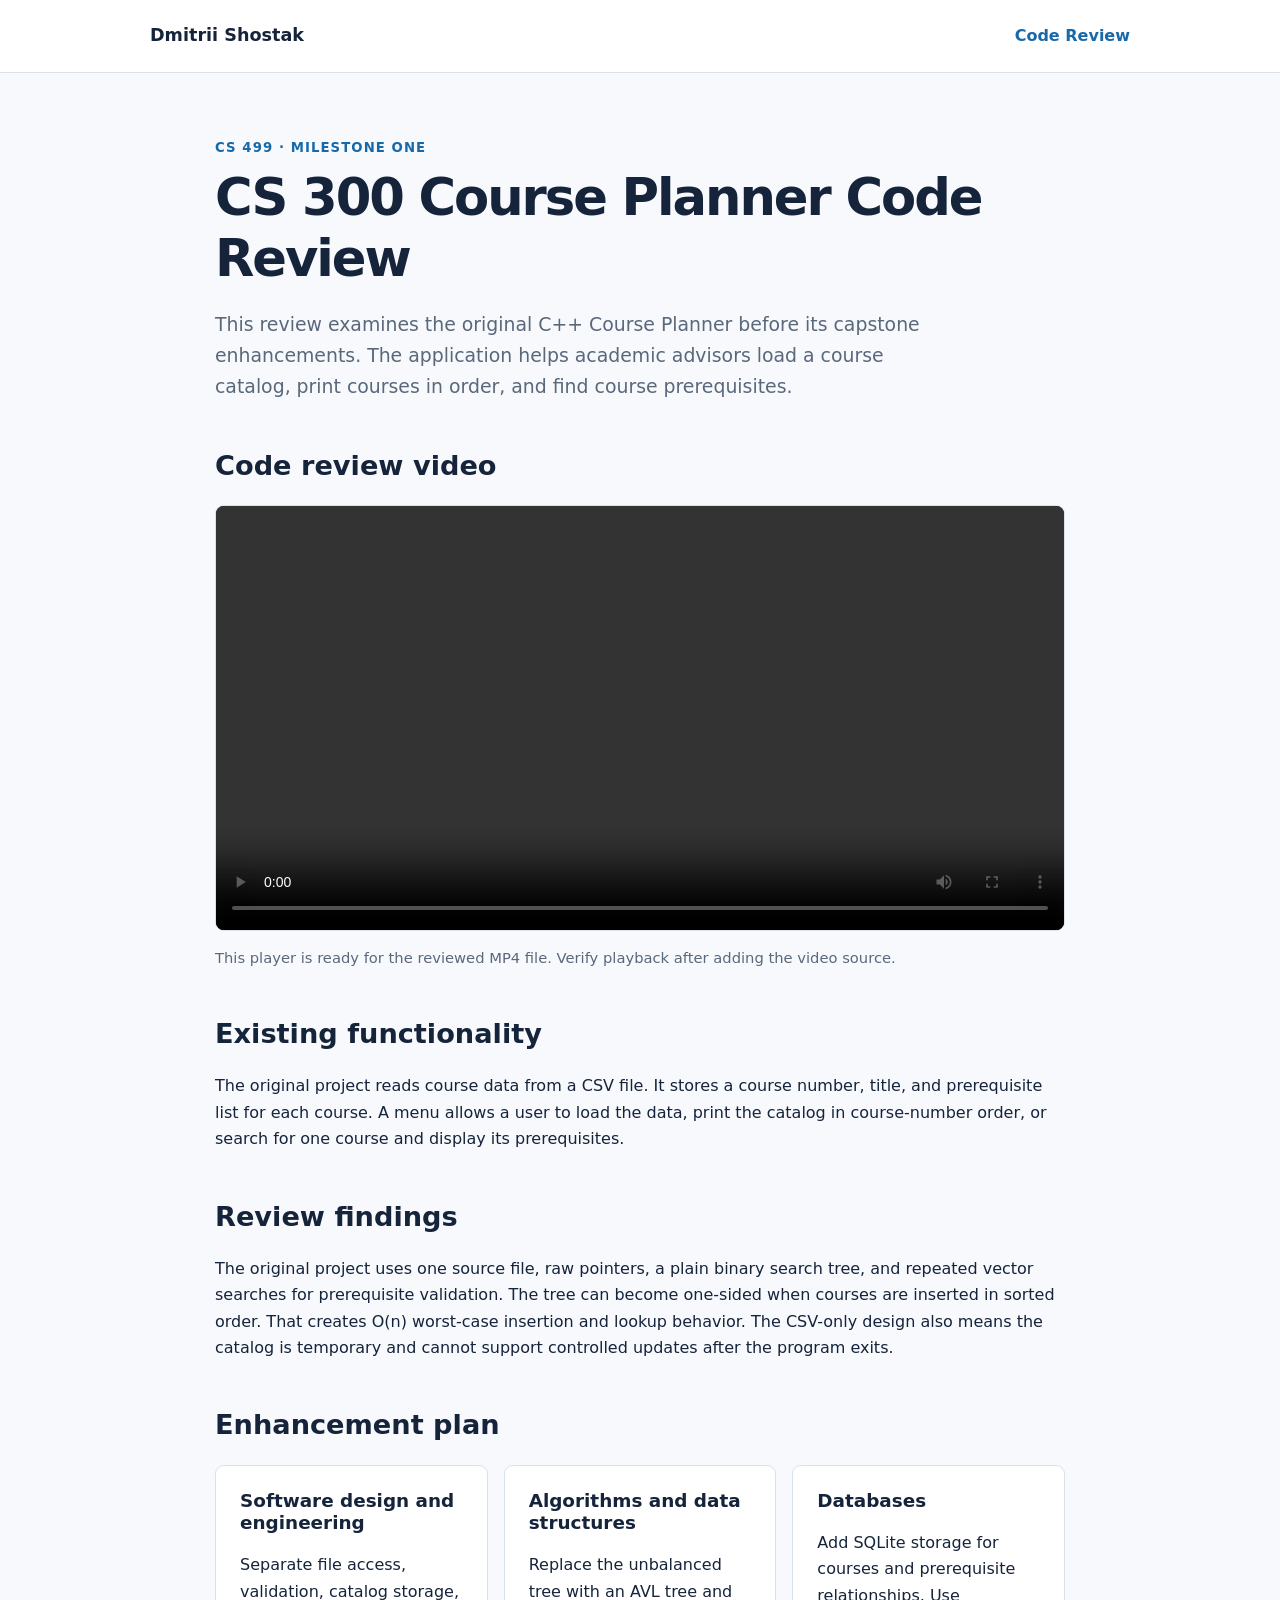
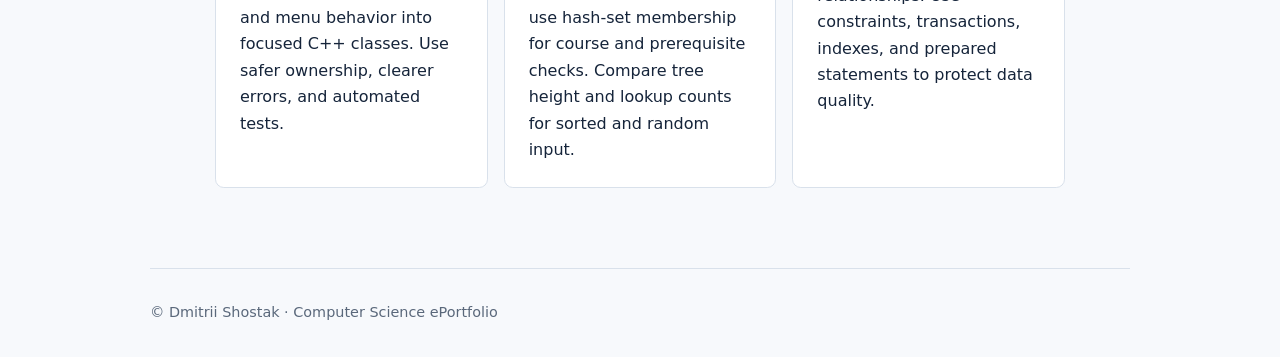
==== code-review.html @ 13a3e669 "Publish CS 300 code review portfolio page" ====
<!doctype html>
<html lang="en">
<head>
  <meta charset="utf-8">
  <meta name="viewport" content="width=device-width, initial-scale=1">
  <meta name="description" content="CS 300 Course Planner code review.">
  <title>Code Review | Dmitrii Shostak</title>
  <link rel="stylesheet" href="assets/site.css">
</head>
<body>
  <header class="site-header">
    <nav class="container" aria-label="Main navigation">
      <a class="brand" href="index.html">Dmitrii Shostak</a>
      <a aria-current="page" href="code-review.html">Code Review</a>
    </nav>
  </header>
  <main class="container article">
    <p class="eyebrow">CS 499 · Milestone One</p>
    <h1>CS 300 Course Planner Code Review</h1>
    <p class="lead">This review examines the original C++ Course Planner before its capstone enhancements. The application helps academic advisors load a course catalog, print courses in order, and find course prerequisites.</p>

    <section aria-labelledby="video-title">
      <h2 id="video-title">Code review video</h2>
      <div class="video-frame">
        <!-- Set this source to the reviewed MP4 or a public hosted MP4 URL before publishing. -->
        <video controls preload="metadata" aria-label="CS 300 Course Planner code review video">
          <source src="assets/code-review.mp4" type="video/mp4">
          Your browser does not support HTML5 video. Use the downloadable MP4 instead.
        </video>
      </div>
      <p class="note">This player is ready for the reviewed MP4 file. Verify playback after adding the video source.</p>
    </section>

    <section aria-labelledby="functionality-title">
      <h2 id="functionality-title">Existing functionality</h2>
      <p>The original project reads course data from a CSV file. It stores a course number, title, and prerequisite list for each course. A menu allows a user to load the data, print the catalog in course-number order, or search for one course and display its prerequisites.</p>
    </section>

    <section aria-labelledby="analysis-title">
      <h2 id="analysis-title">Review findings</h2>
      <p>The original project uses one source file, raw pointers, a plain binary search tree, and repeated vector searches for prerequisite validation. The tree can become one-sided when courses are inserted in sorted order. That creates O(n) worst-case insertion and lookup behavior. The CSV-only design also means the catalog is temporary and cannot support controlled updates after the program exits.</p>
    </section>

    <section aria-labelledby="plan-title">
      <h2 id="plan-title">Enhancement plan</h2>
      <div class="grid">
        <article class="card">
          <h3>Software design and engineering</h3>
          <p>Separate file access, validation, catalog storage, and menu behavior into focused C++ classes. Use safer ownership, clearer errors, and automated tests.</p>
        </article>
        <article class="card">
          <h3>Algorithms and data structures</h3>
          <p>Replace the unbalanced tree with an AVL tree and use hash-set membership for course and prerequisite checks. Compare tree height and lookup counts for sorted and random input.</p>
        </article>
        <article class="card">
          <h3>Databases</h3>
          <p>Add SQLite storage for courses and prerequisite relationships. Use constraints, transactions, indexes, and prepared statements to protect data quality.</p>
        </article>
      </div>
    </section>
  </main>
  <footer class="container">© Dmitrii Shostak · Computer Science ePortfolio</footer>
</body>
</html>
---- assets/site.css ----
:root {
  --ink: #15243a;
  --muted: #5a687b;
  --paper: #f7f9fc;
  --line: #d9e1eb;
  --accent: #1769aa;
  --accent-dark: #0d4f85;
}
* { box-sizing: border-box; }
body { margin: 0; color: var(--ink); background: var(--paper); font-family: Inter, ui-sans-serif, system-ui, -apple-system, BlinkMacSystemFont, "Segoe UI", sans-serif; font-size: 16px; line-height: 1.65; }
.container { width: min(100% - 2.5rem, 980px); margin: 0 auto; }
.site-header { background: #fff; border-bottom: 1px solid var(--line); }
nav { display: flex; align-items: center; gap: 1.75rem; min-height: 4.5rem; }
nav a { color: var(--ink); text-decoration: none; font-weight: 650; }
nav a:hover, nav a[aria-current="page"] { color: var(--accent); }
.brand { margin-right: auto; font-size: 1.1rem; }
.hero { padding: 7rem 0 5rem; }
.eyebrow { margin: 0 0 .5rem; color: var(--accent); font-size: .83rem; font-weight: 750; letter-spacing: .08em; text-transform: uppercase; }
h1, h2, h3 { line-height: 1.2; }
h1 { max-width: 800px; margin: 0; font-size: clamp(2.25rem, 5vw, 4.5rem); letter-spacing: -.04em; }
h2 { margin-top: 3rem; font-size: 1.7rem; }
h3 { margin-top: 0; font-size: 1.15rem; }
.lead { max-width: 710px; color: var(--muted); font-size: 1.18rem; }
.button { display: inline-block; margin-top: 1rem; padding: .72rem 1.05rem; border-radius: .35rem; color: #fff; background: var(--accent); font-weight: 700; text-decoration: none; }
.button:hover { background: var(--accent-dark); }
.section { padding: 1rem 0 5rem; }
.card { padding: 1.5rem; border: 1px solid var(--line); border-radius: .55rem; background: #fff; }
.card p:last-child { margin-bottom: 0; }
.card li { margin: .45rem 0; }
.text-link { color: var(--accent-dark); font-weight: 700; }
.article { max-width: 850px; padding: 4rem 0 5rem; }
.article h1 { font-size: clamp(2.2rem, 4vw, 3.7rem); }
.video-frame { overflow: hidden; border: 1px solid var(--line); border-radius: .55rem; background: #111b2a; }
video { display: block; width: 100%; max-height: 510px; background: #111b2a; }
.note { color: var(--muted); font-size: .92rem; }
.grid { display: grid; grid-template-columns: repeat(3, 1fr); gap: 1rem; }
footer { padding: 2rem 0; border-top: 1px solid var(--line); color: var(--muted); font-size: .9rem; }
@media (max-width: 700px) { .hero { padding: 4rem 0; } .grid { grid-template-columns: 1fr; } }
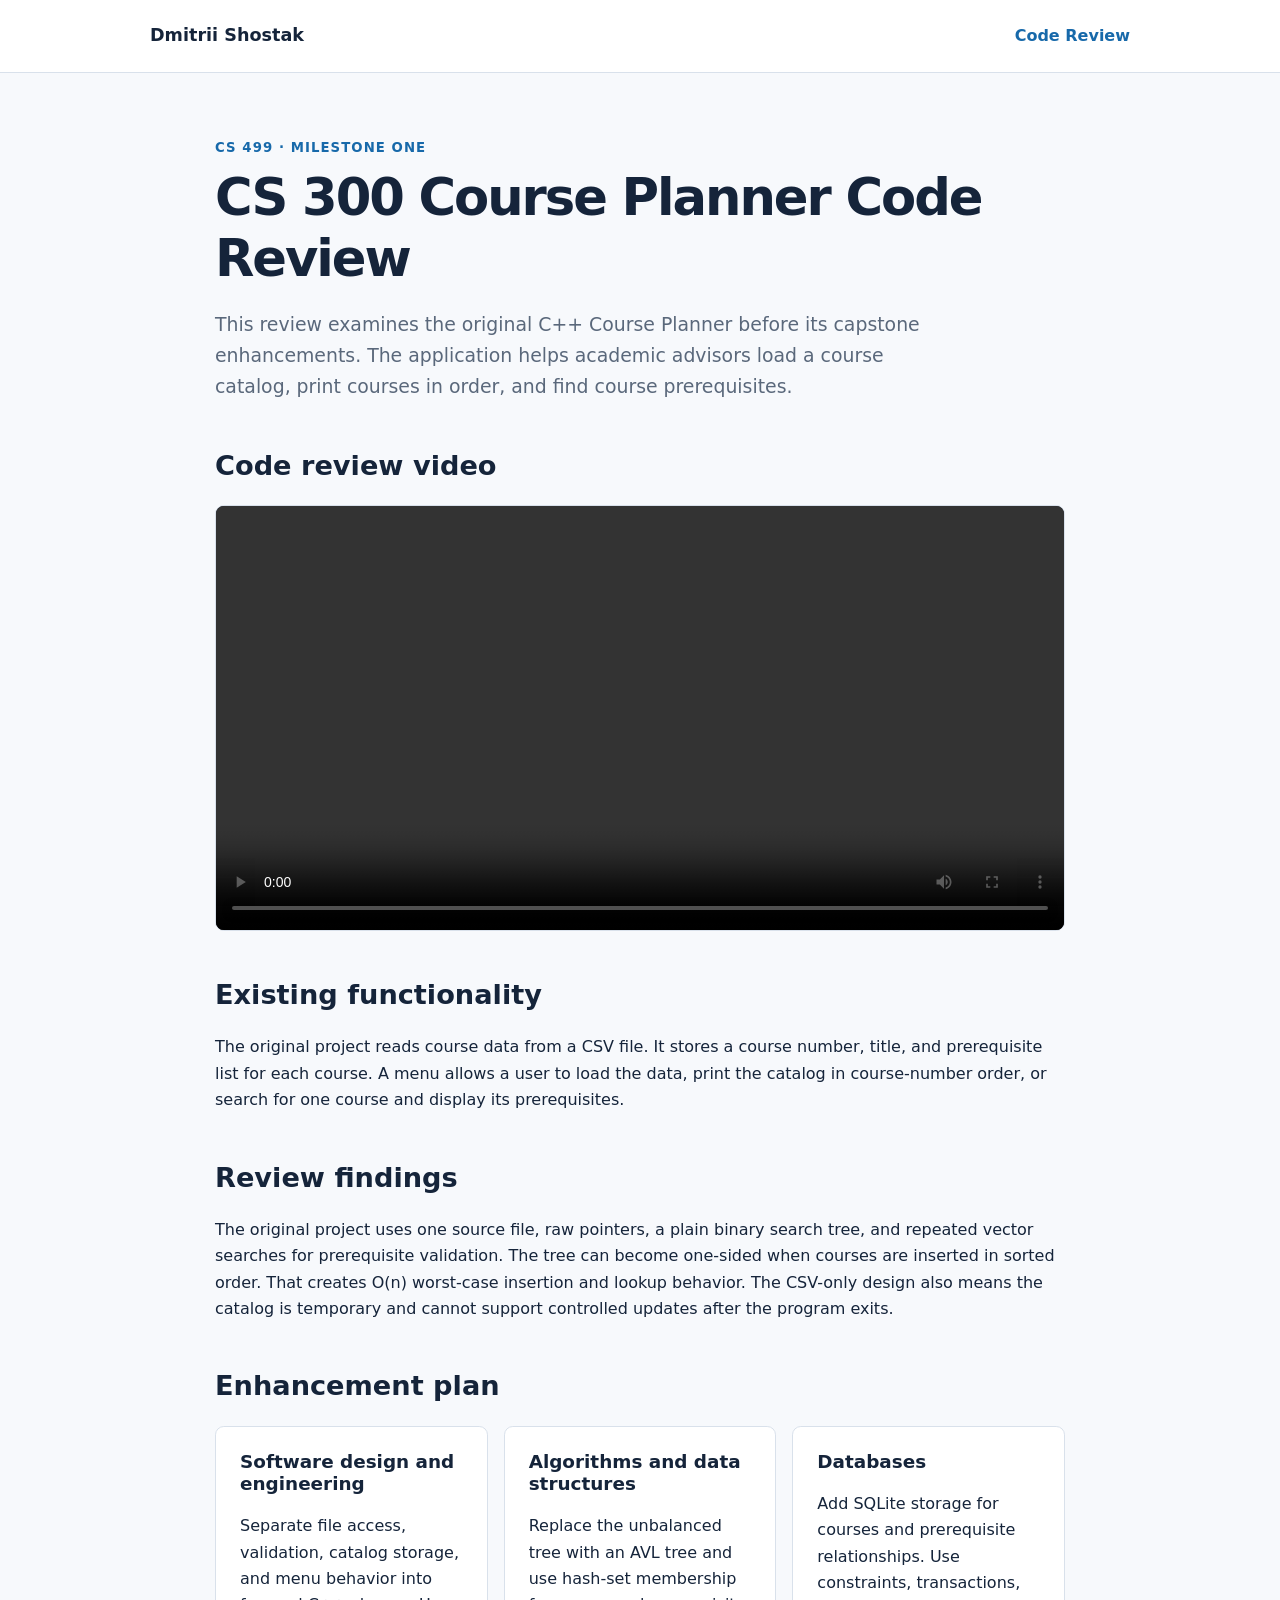
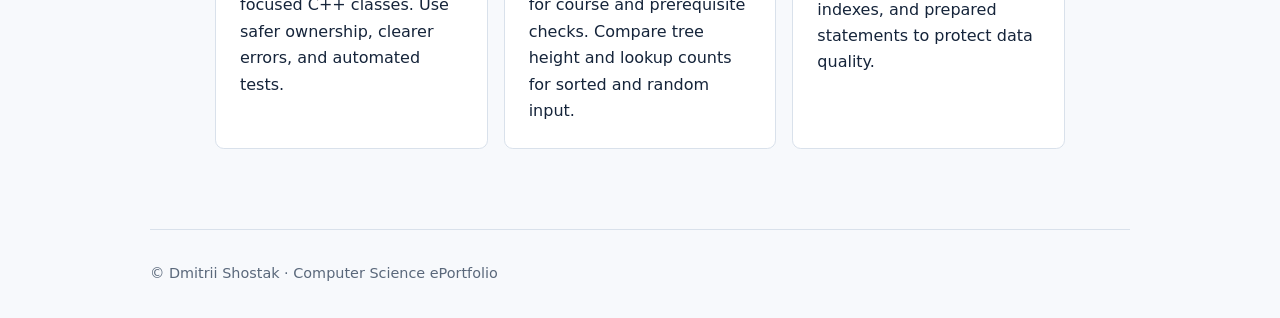
==== commit 883ca4ec: "Remove code review video setup note" ====
--- a/code-review.html
+++ b/code-review.html
@@ -28,7 +28,6 @@
           Your browser does not support HTML5 video. Use the downloadable MP4 instead.
         </video>
       </div>
-      <p class="note">This player is ready for the reviewed MP4 file. Verify playback after adding the video source.</p>
     </section>
 
     <section aria-labelledby="functionality-title">
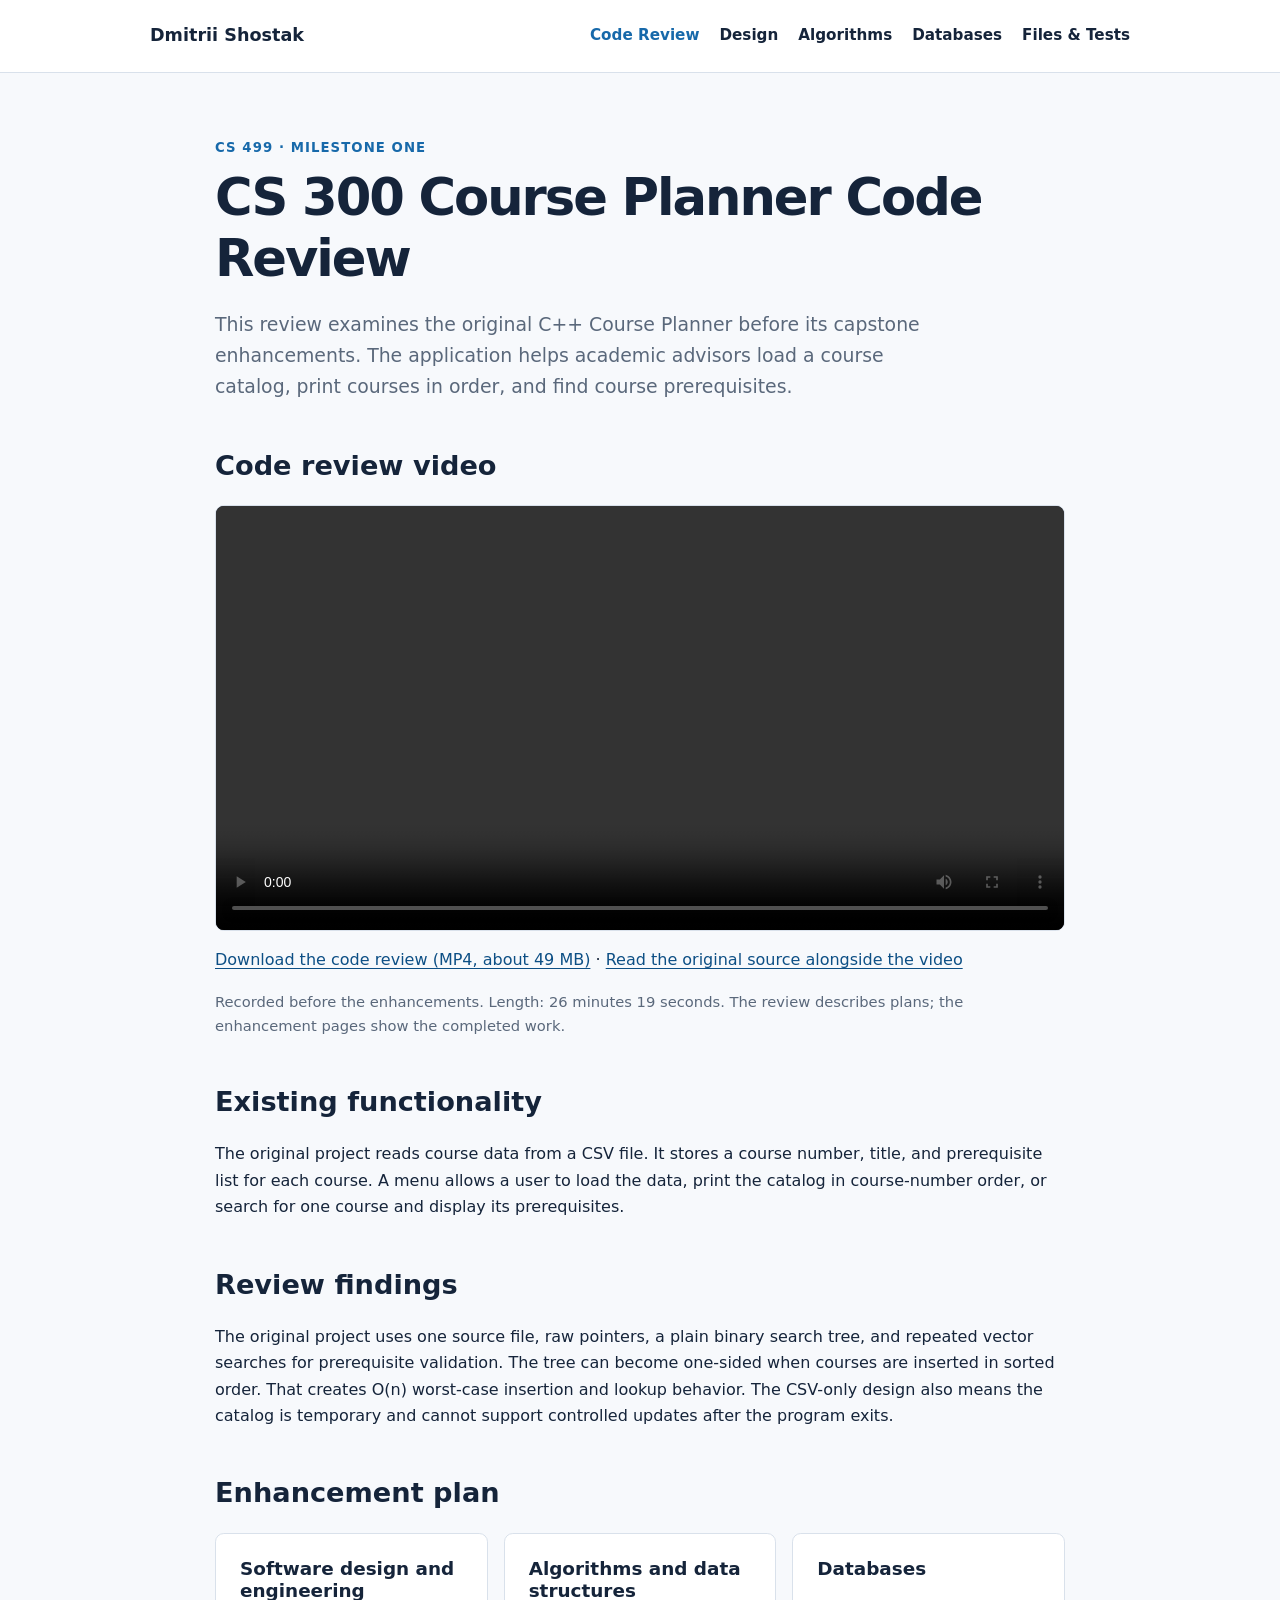
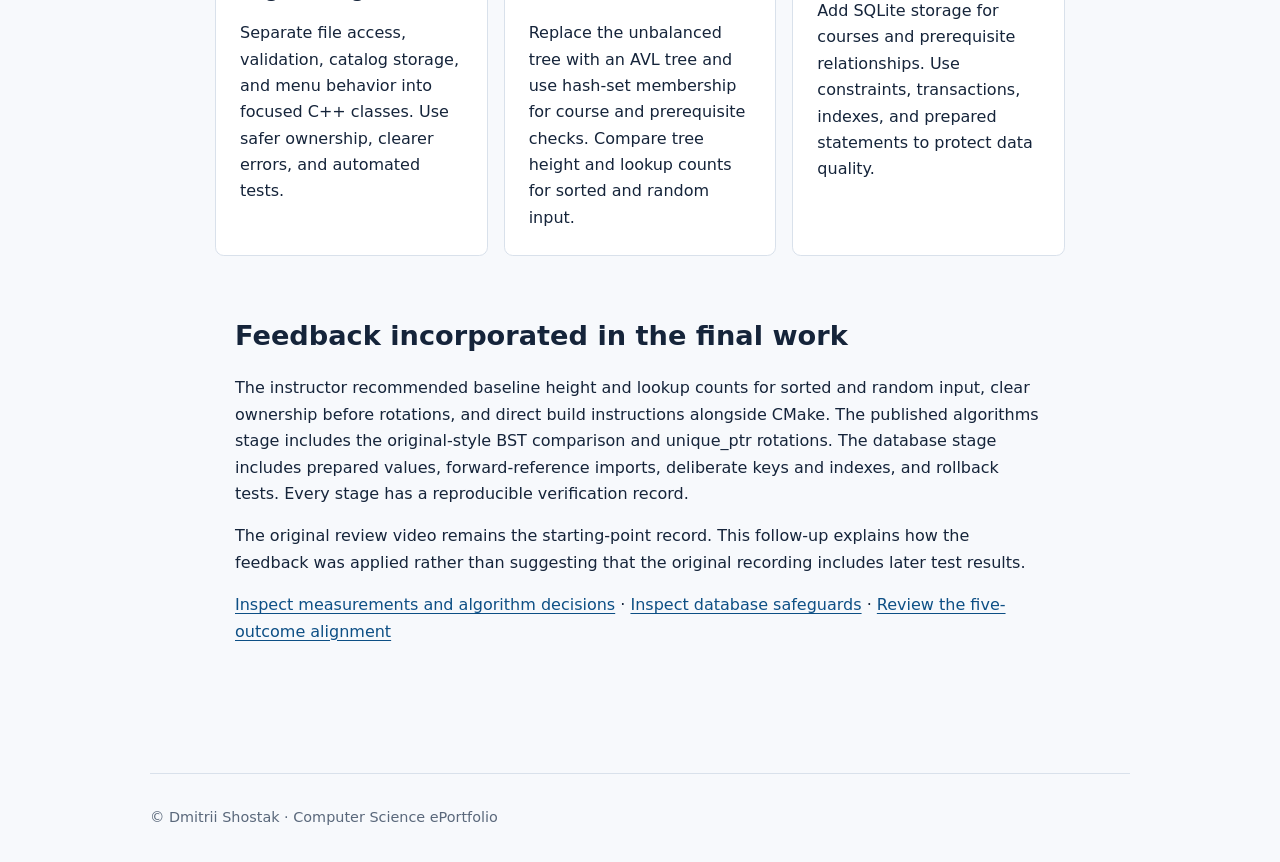
==== commit 5773b27a: "Complete capstone portfolio with enhanced artifacts and verification" ====
--- a/code-review.html
+++ b/code-review.html
@@ -8,13 +8,18 @@
   <link rel="stylesheet" href="assets/site.css">
 </head>
 <body>
+  <a class="skip-link" href="#main">Skip to content</a>
   <header class="site-header">
     <nav class="container" aria-label="Main navigation">
       <a class="brand" href="index.html">Dmitrii Shostak</a>
       <a aria-current="page" href="code-review.html">Code Review</a>
+      <a href="software-design.html">Design</a>
+      <a href="algorithms.html">Algorithms</a>
+      <a href="databases.html">Databases</a>
+      <a href="artifacts.html">Files &amp; Tests</a>
     </nav>
   </header>
-  <main class="container article">
+  <main id="main" class="container article">
     <p class="eyebrow">CS 499 · Milestone One</p>
     <h1>CS 300 Course Planner Code Review</h1>
     <p class="lead">This review examines the original C++ Course Planner before its capstone enhancements. The application helps academic advisors load a course catalog, print courses in order, and find course prerequisites.</p>
@@ -22,12 +27,13 @@
     <section aria-labelledby="video-title">
       <h2 id="video-title">Code review video</h2>
       <div class="video-frame">
-        <!-- Set this source to the reviewed MP4 or a public hosted MP4 URL before publishing. -->
         <video controls preload="metadata" aria-label="CS 300 Course Planner code review video">
           <source src="assets/code-review.mp4" type="video/mp4">
           Your browser does not support HTML5 video. Use the downloadable MP4 instead.
         </video>
       </div>
+      <p><a href="assets/code-review.mp4" download>Download the code review (MP4, about 49 MB)</a> · <a href="source.html?file=original/CS300%20Coursework.cpp">Read the original source alongside the video</a></p>
+      <p class="note">Recorded before the enhancements. Length: 26 minutes 19 seconds. The review describes plans; the enhancement pages show the completed work.</p>
     </section>
 
     <section aria-labelledby="functionality-title">
@@ -57,6 +63,12 @@
         </article>
       </div>
     </section>
+  <section class="container section" aria-labelledby="feedback-title">
+    <h2 id="feedback-title">Feedback incorporated in the final work</h2>
+    <p>The instructor recommended baseline height and lookup counts for sorted and random input, clear ownership before rotations, and direct build instructions alongside CMake. The published algorithms stage includes the original-style BST comparison and unique_ptr rotations. The database stage includes prepared values, forward-reference imports, deliberate keys and indexes, and rollback tests. Every stage has a reproducible verification record.</p>
+    <p>The original review video remains the starting-point record. This follow-up explains how the feedback was applied rather than suggesting that the original recording includes later test results.</p>
+    <p><a href="algorithms.html">Inspect measurements and algorithm decisions</a> · <a href="databases.html">Inspect database safeguards</a> · <a href="outcomes.html">Review the five-outcome alignment</a></p>
+  </section>
   </main>
   <footer class="container">© Dmitrii Shostak · Computer Science ePortfolio</footer>
 </body>
--- a/assets/site.css
+++ b/assets/site.css
@@ -35,4 +35,26 @@
 .note { color: var(--muted); font-size: .92rem; }
 .grid { display: grid; grid-template-columns: repeat(3, 1fr); gap: 1rem; }
 footer { padding: 2rem 0; border-top: 1px solid var(--line); color: var(--muted); font-size: .9rem; }
-@media (max-width: 700px) { .hero { padding: 4rem 0; } .grid { grid-template-columns: 1fr; } }
+.skip-link { position: absolute; left: 1rem; top: -5rem; padding: .5rem 1rem; background: white; z-index: 10; }
+.skip-link:focus { top: .5rem; }
+a { color: var(--accent-dark); text-underline-offset: .2em; }
+a:focus-visible, select:focus-visible, video:focus-visible { outline: 3px solid var(--accent); outline-offset: 4px; }
+nav { flex-wrap: wrap; gap: .6rem 1.25rem; padding: 1rem 0; }
+nav a { font-size: .95rem; }
+.hero { padding: 4rem 0 2rem; }
+.section { padding-bottom: 2rem; }
+.narrative { max-width: 760px; }
+.narrative p { margin: 1.2rem 0; }
+.secondary { background: white; color: var(--accent-dark); border: 1px solid var(--accent); }
+.secondary:hover { color: white; }
+.architecture { padding: 1.2rem; background: white; border: 1px solid var(--line); border-left: 4px solid var(--accent); font-family: ui-monospace, monospace; overflow-wrap: anywhere; }
+pre { padding: 1rem; background: #102033; color: #edf4ff; border-radius: .4rem; overflow-x: auto; font-size: .85rem; line-height: 1.6; }
+pre code { white-space: pre; }
+.table-scroll { overflow-x: auto; }
+table { width: 100%; border-collapse: collapse; background: white; }
+caption { text-align: left; padding: .7rem 0; font-weight: 650; }
+th, td { border: 1px solid var(--line); padding: .8rem; text-align: left; vertical-align: top; }
+thead { background: #eaf0f7; }
+select { width: 100%; margin: .5rem 0; padding: .8rem; font: inherit; color: var(--ink); background: white; border: 1px solid var(--line); }
+.source-block { max-height: 75vh; }
+@media (max-width: 700px) { .hero { padding: 3rem 0 1rem; } .grid { grid-template-columns: 1fr; } nav .brand { width: 100%; } .article { padding-top: 2rem; } }
